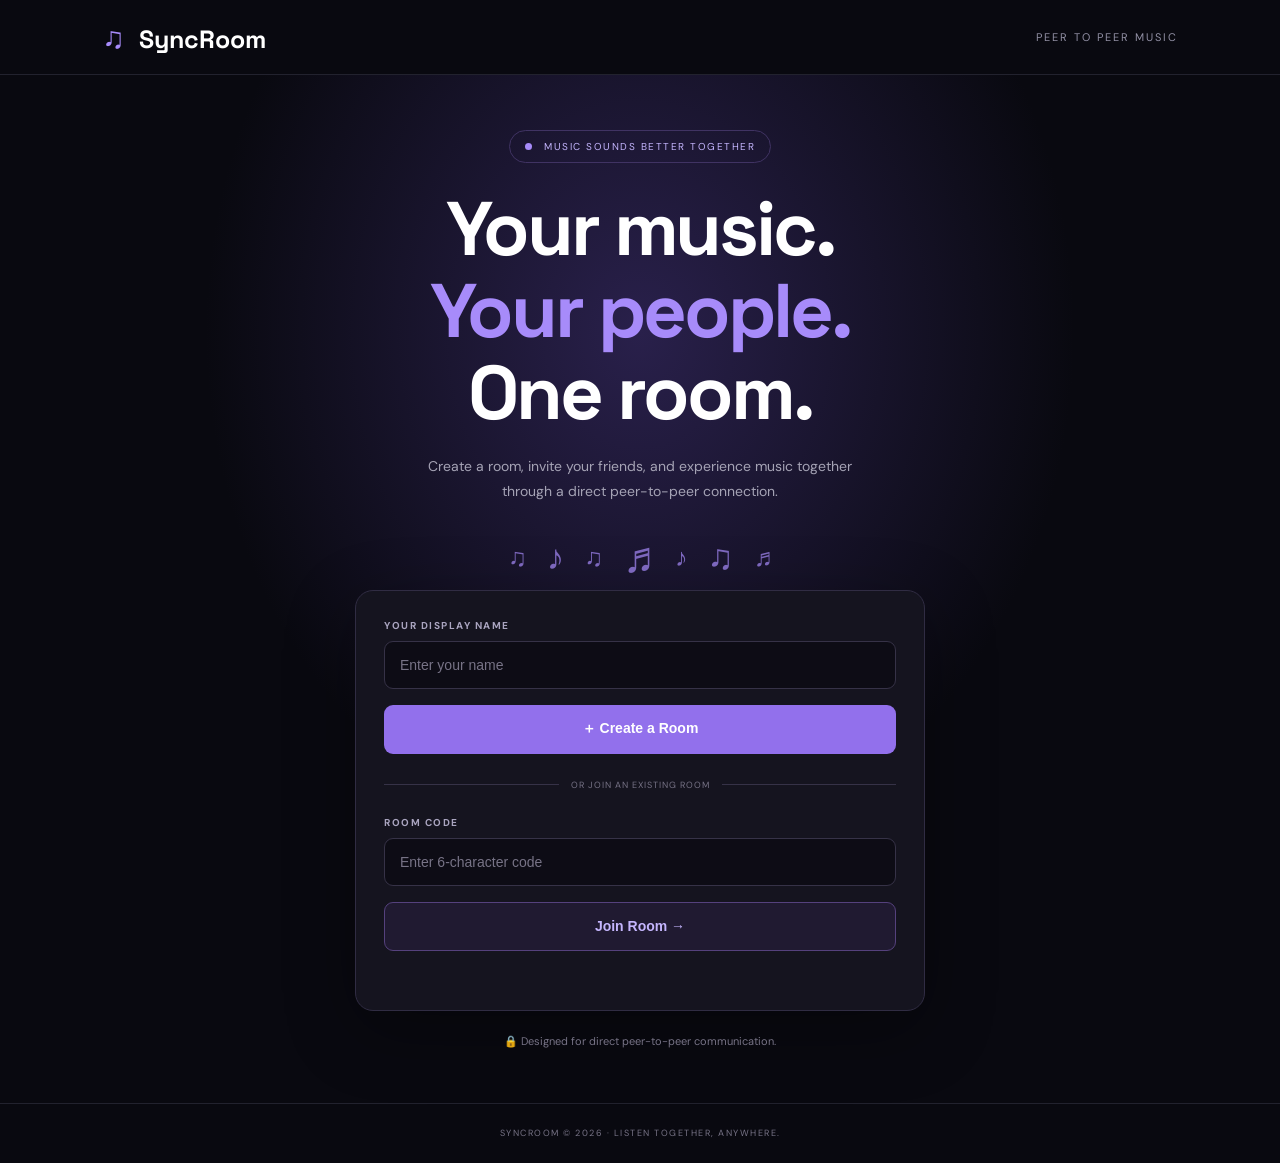
==== submissions/syncroom-team/index.html @ f51f2f65 "Add initial SyncRoom application" ====
<!DOCTYPE html>
<html lang="en">
<head>
    <meta charset="UTF-8">
    <meta name="viewport" content="width=device-width, initial-scale=1.0">
    <title>SyncRoom | Listen Together</title>
    <link rel="stylesheet" href="css/style.css">
</head>
<body>

    <header class="navbar">
        <a href="index.html" class="logo">
            <span class="logo-icon">♫</span>
            SyncRoom
        </a>
        <span class="nav-tag">PEER TO PEER MUSIC</span>
    </header>

    <main class="hero">
        <div class="hero-content">

            <div class="status-pill">
                <span class="status-dot"></span>
                MUSIC SOUNDS BETTER TOGETHER
            </div>

            <h1>
                Your music.<br>
                <span>Your people.</span><br>
                One room.
            </h1>

            <p class="description">
                Create a room, invite your friends, and experience
                music together through a direct peer-to-peer connection.
            </p>

            <div class="music-decoration">
                <span>♫</span>
                <span>♪</span>
                <span>♫</span>
                <span>♬</span>
                <span>♪</span>
                <span>♫</span>
                <span>♬</span>
            </div>

            <section class="room-card">

                <label for="username">YOUR DISPLAY NAME</label>
                <input
                    type="text"
                    id="username"
                    placeholder="Enter your name"
                    maxlength="20"
                >

                <button id="createRoom" class="primary-btn">
                    <span>＋</span> Create a Room
                </button>

                <div class="separator">
                    <span></span>
                    OR JOIN AN EXISTING ROOM
                    <span></span>
                </div>

                <label for="roomCode">ROOM CODE</label>
                <input
                    type="text"
                    id="roomCode"
                    placeholder="Enter 6-character code"
                    maxlength="6"
                >

                <button id="joinRoom" class="secondary-btn">
                    Join Room →
                </button>

                <p id="message" class="message"></p>

            </section>

            <p class="privacy-note">
                <span>🔒</span>
                Designed for direct peer-to-peer communication.
            </p>

        </div>
    </main>

    <footer>
        <p>SYNCROOM © 2026 · LISTEN TOGETHER, ANYWHERE.</p>
    </footer>

    <script src="js/app.js"></script>
</body>
</html>
---- submissions/syncroom-team/css/style.css ----
@import url('https://fonts.googleapis.com/css2?family=DM+Sans:wght@400;500;600;700&family=Space+Grotesk:wght@400;500;600;700&display=swap');

* {
    margin: 0;
    padding: 0;
    box-sizing: border-box;
}

body {
    min-height: 100vh;
    background: #090910;
    color: #ffffff;
    font-family: 'DM Sans', sans-serif;
}

.navbar {
    height: 75px;
    padding: 0 8%;
    display: flex;
    align-items: center;
    justify-content: space-between;
    border-bottom: 1px solid #22222e;
}

.logo {
    color: white;
    text-decoration: none;
    font-family: 'Space Grotesk', sans-serif;
    font-size: 25px;
    font-weight: 700;
}

.logo-icon {
    color: #a78bfa;
    margin-right: 8px;
    font-size: 30px;
}

.nav-tag {
    color: #9290a5;
    font-size: 11px;
    letter-spacing: 2px;
}

.hero {
    min-height: calc(100vh - 135px);
    display: flex;
    align-items: center;
    justify-content: center;
    padding: 55px 20px;
    background:
        radial-gradient(ellipse at 50% 25%, #29204b 0%, transparent 48%),
        #090910;
}

.hero-content {
    width: 100%;
    max-width: 570px;
    text-align: center;
}

.status-pill {
    display: inline-block;
    padding: 9px 15px;
    border: 1px solid #403363;
    border-radius: 30px;
    color: #c4b5fd;
    font-size: 10px;
    letter-spacing: 1.5px;
    margin-bottom: 25px;
}

.status-dot {
    display: inline-block;
    width: 7px;
    height: 7px;
    background: #a78bfa;
    border-radius: 50%;
    margin-right: 8px;
}

h1 {
    font-family: 'Space Grotesk', sans-serif;
    font-size: clamp(48px, 8vw, 76px);
    line-height: 1.08;
    letter-spacing: -3px;
}

h1 span {
    color: #a78bfa;
}

.description {
    max-width: 440px;
    margin: 20px auto;
    color: #a5a3b5;
    line-height: 1.8;
    font-size: 14px;
}

.music-decoration {
    display: flex;
    justify-content: center;
    align-items: center;
    gap: 20px;
    height: 65px;
    color: #a78bfa;
    font-size: 25px;
    opacity: 0.7;
}

.music-decoration span:nth-child(2),
.music-decoration span:nth-child(6) {
    font-size: 35px;
}

.music-decoration span:nth-child(4) {
    font-size: 43px;
}

.room-card {
    background: #15141f;
    border: 1px solid #302c43;
    border-radius: 18px;
    padding: 28px;
    text-align: left;
    box-shadow: 0 20px 70px #00000055;
}

.room-card label {
    display: block;
    margin-bottom: 9px;
    color: #aaa5c0;
    font-size: 10px;
    letter-spacing: 1.5px;
    font-weight: 700;
}

.room-card input {
    width: 100%;
    height: 48px;
    margin-bottom: 16px;
    padding: 0 15px;
    border: 1px solid #363247;
    border-radius: 9px;
    background: #0d0c15;
    color: white;
    font-size: 14px;
    outline: none;
}

.room-card input:focus {
    border-color: #a78bfa;
}

.room-card input::placeholder {
    color: #777386;
}

button {
    width: 100%;
    height: 49px;
    border-radius: 9px;
    font-size: 14px;
    font-weight: 700;
    cursor: pointer;
    transition: 0.2s;
}

button:hover {
    transform: translateY(-2px);
}

.primary-btn {
    border: none;
    background: #9270ec;
    color: white;
}

.primary-btn:hover {
    background: #a78bfa;
}

.separator {
    display: flex;
    align-items: center;
    gap: 12px;
    margin: 25px 0;
    color: #777386;
    font-size: 9px;
    letter-spacing: 1px;
    white-space: nowrap;
}

.separator span {
    height: 1px;
    flex: 1;
    background: #363247;
}

.secondary-btn {
    border: 1px solid #55417d;
    background: #201a31;
    color: #c4b5fd;
}

.secondary-btn:hover {
    background: #302348;
}

.message {
    margin-top: 14px;
    text-align: center;
    font-size: 12px;
    color: #c4b5fd;
    min-height: 17px;
}

.privacy-note {
    margin-top: 23px;
    color: #777386;
    font-size: 11px;
}

footer {
    height: 60px;
    display: flex;
    align-items: center;
    justify-content: center;
    border-top: 1px solid #22222e;
    color: #777386;
    font-size: 9px;
    letter-spacing: 1.5px;
    text-align: center;
}

@media (max-width: 500px) {
    .navbar {
        padding: 0 20px;
    }

    .nav-tag {
        font-size: 8px;
    }

    .room-card {
        padding: 20px;
    }

    h1 {
        letter-spacing: -2px;
    }
}
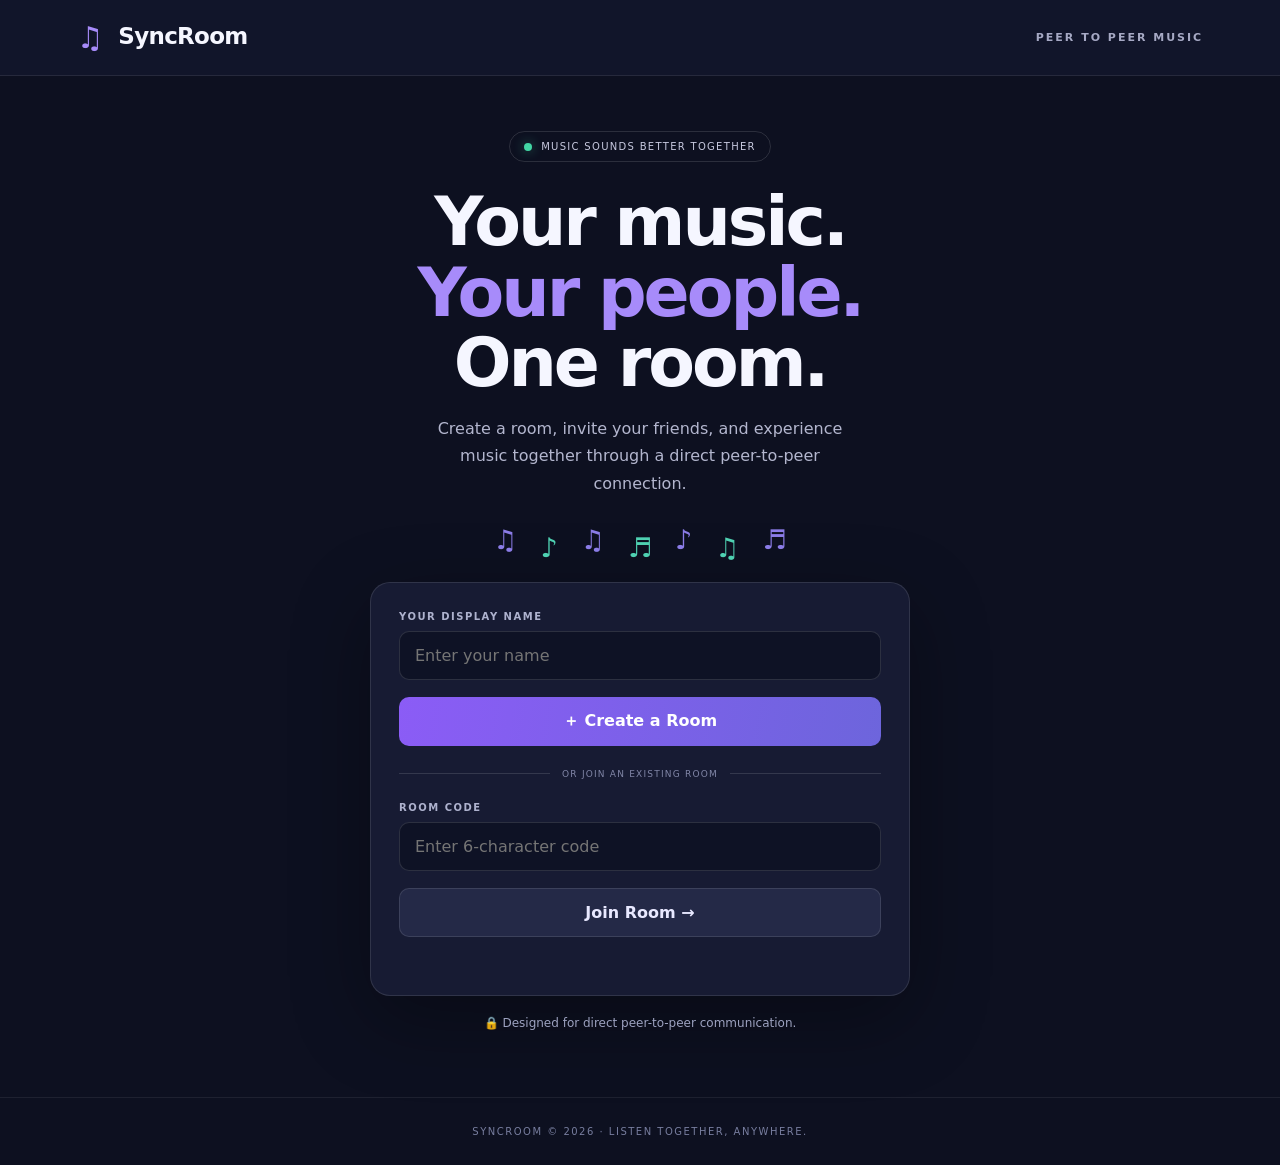
==== commit 82026a31: "Improve SyncRoom UI and implement P2P functionality" ====
--- a/submissions/syncroom-team/index.html
+++ b/submissions/syncroom-team/index.html
@@ -1,4 +1,3 @@
-
 <!DOCTYPE html>
 <html lang="en">
 <head>
@@ -96,4 +95,4 @@
 
     <script src="js/app.js"></script>
 </body>
-</html>
+</html>
--- a/submissions/syncroom-team/css/style.css
+++ b/submissions/syncroom-team/css/style.css
@@ -1,254 +1,2 @@
-
-@import url('https://fonts.googleapis.com/css2?family=DM+Sans:wght@400;500;600;700&family=Space+Grotesk:wght@400;500;600;700&display=swap');
-
-* {
-    margin: 0;
-    padding: 0;
-    box-sizing: border-box;
-}
-
-body {
-    min-height: 100vh;
-    background: #090910;
-    color: #ffffff;
-    font-family: 'DM Sans', sans-serif;
-}
-
-.navbar {
-    height: 75px;
-    padding: 0 8%;
-    display: flex;
-    align-items: center;
-    justify-content: space-between;
-    border-bottom: 1px solid #22222e;
-}
-
-.logo {
-    color: white;
-    text-decoration: none;
-    font-family: 'Space Grotesk', sans-serif;
-    font-size: 25px;
-    font-weight: 700;
-}
-
-.logo-icon {
-    color: #a78bfa;
-    margin-right: 8px;
-    font-size: 30px;
-}
-
-.nav-tag {
-    color: #9290a5;
-    font-size: 11px;
-    letter-spacing: 2px;
-}
-
-.hero {
-    min-height: calc(100vh - 135px);
-    display: flex;
-    align-items: center;
-    justify-content: center;
-    padding: 55px 20px;
-    background:
-        radial-gradient(ellipse at 50% 25%, #29204b 0%, transparent 48%),
-        #090910;
-}
-
-.hero-content {
-    width: 100%;
-    max-width: 570px;
-    text-align: center;
-}
-
-.status-pill {
-    display: inline-block;
-    padding: 9px 15px;
-    border: 1px solid #403363;
-    border-radius: 30px;
-    color: #c4b5fd;
-    font-size: 10px;
-    letter-spacing: 1.5px;
-    margin-bottom: 25px;
-}
-
-.status-dot {
-    display: inline-block;
-    width: 7px;
-    height: 7px;
-    background: #a78bfa;
-    border-radius: 50%;
-    margin-right: 8px;
-}
-
-h1 {
-    font-family: 'Space Grotesk', sans-serif;
-    font-size: clamp(48px, 8vw, 76px);
-    line-height: 1.08;
-    letter-spacing: -3px;
-}
-
-h1 span {
-    color: #a78bfa;
-}
-
-.description {
-    max-width: 440px;
-    margin: 20px auto;
-    color: #a5a3b5;
-    line-height: 1.8;
-    font-size: 14px;
-}
-
-.music-decoration {
-    display: flex;
-    justify-content: center;
-    align-items: center;
-    gap: 20px;
-    height: 65px;
-    color: #a78bfa;
-    font-size: 25px;
-    opacity: 0.7;
-}
-
-.music-decoration span:nth-child(2),
-.music-decoration span:nth-child(6) {
-    font-size: 35px;
-}
-
-.music-decoration span:nth-child(4) {
-    font-size: 43px;
-}
-
-.room-card {
-    background: #15141f;
-    border: 1px solid #302c43;
-    border-radius: 18px;
-    padding: 28px;
-    text-align: left;
-    box-shadow: 0 20px 70px #00000055;
-}
-
-.room-card label {
-    display: block;
-    margin-bottom: 9px;
-    color: #aaa5c0;
-    font-size: 10px;
-    letter-spacing: 1.5px;
-    font-weight: 700;
-}
-
-.room-card input {
-    width: 100%;
-    height: 48px;
-    margin-bottom: 16px;
-    padding: 0 15px;
-    border: 1px solid #363247;
-    border-radius: 9px;
-    background: #0d0c15;
-    color: white;
-    font-size: 14px;
-    outline: none;
-}
-
-.room-card input:focus {
-    border-color: #a78bfa;
-}
-
-.room-card input::placeholder {
-    color: #777386;
-}
-
-button {
-    width: 100%;
-    height: 49px;
-    border-radius: 9px;
-    font-size: 14px;
-    font-weight: 700;
-    cursor: pointer;
-    transition: 0.2s;
-}
-
-button:hover {
-    transform: translateY(-2px);
-}
-
-.primary-btn {
-    border: none;
-    background: #9270ec;
-    color: white;
-}
-
-.primary-btn:hover {
-    background: #a78bfa;
-}
-
-.separator {
-    display: flex;
-    align-items: center;
-    gap: 12px;
-    margin: 25px 0;
-    color: #777386;
-    font-size: 9px;
-    letter-spacing: 1px;
-    white-space: nowrap;
-}
-
-.separator span {
-    height: 1px;
-    flex: 1;
-    background: #363247;
-}
-
-.secondary-btn {
-    border: 1px solid #55417d;
-    background: #201a31;
-    color: #c4b5fd;
-}
-
-.secondary-btn:hover {
-    background: #302348;
-}
-
-.message {
-    margin-top: 14px;
-    text-align: center;
-    font-size: 12px;
-    color: #c4b5fd;
-    min-height: 17px;
-}
-
-.privacy-note {
-    margin-top: 23px;
-    color: #777386;
-    font-size: 11px;
-}
-
-footer {
-    height: 60px;
-    display: flex;
-    align-items: center;
-    justify-content: center;
-    border-top: 1px solid #22222e;
-    color: #777386;
-    font-size: 9px;
-    letter-spacing: 1.5px;
-    text-align: center;
-}
-
-@media (max-width: 500px) {
-    .navbar {
-        padding: 0 20px;
-    }
-
-    .nav-tag {
-        font-size: 8px;
-    }
-
-    .room-card {
-        padding: 20px;
-    }
-
-    h1 {
-        letter-spacing: -2px;
-    }
-}
+*{box-sizing:border-box}
+body{margin:0;font-family:Inter,system-ui,-apple-system,BlinkMacSystemFont,"Segoe UI",sans-serif;background:#0d1020;color:#f5f6ff}a{color:inherit;text-decoration:none}.navbar,.topbar{height:76px;padding:0 clamp(20px,6vw,90px);display:flex;align-items:center;justify-content:space-between;border-bottom:1px solid #ffffff16;background:#11152a}.logo{font-size:23px;font-weight:800;letter-spacing:-.7px}.logo-icon{color:#a78bfa;font-size:30px;vertical-align:middle;margin-right:8px}.nav-tag,.eyebrow{font-size:11px;letter-spacing:2px;color:#a6a9c4;font-weight:700}.hero{min-height:calc(100vh - 132px);display:grid;place-items:center;padding:55px 20px}.hero-content{width:min(100%,540px);text-align:center}.status-pill{display:inline-flex;align-items:center;gap:9px;padding:9px 14px;border:1px solid #ffffff20;border-radius:99px;color:#c7c9df;font-size:10px;letter-spacing:1.3px}.status-dot,.dot{width:8px;height:8px;border-radius:50%;background:#42d6a4;display:inline-block;box-shadow:0 0 12px #42d6a477}h1{font-size:clamp(42px,8vw,68px);line-height:1.04;letter-spacing:-3px;margin:25px 0 16px}h1 span{color:#a78bfa}.description{color:#b3b6ce;line-height:1.7;max-width:440px;margin:0 auto}.music-decoration{display:flex;justify-content:center;gap:23px;color:#8b7ce7;font-size:27px;margin:27px 0}.music-decoration span:nth-child(even){color:#4fd1b2;transform:translateY(8px)}.room-card{background:#171b33;border:1px solid #ffffff1c;border-radius:20px;padding:28px;text-align:left;box-shadow:0 24px 80px #0005}.room-card label,.mode-picker label{display:block;font-size:10px;letter-spacing:1.5px;font-weight:800;color:#aeb2ce;margin:0 0 9px}.room-card input,.mode-picker select{width:100%;border:1px solid #ffffff20;border-radius:10px;padding:14px 15px;background:#0e1225;color:#fff;font:inherit;outline:none;margin-bottom:17px}.room-card input:focus,.mode-picker select:focus{border-color:#a78bfa}.primary-btn,.secondary-btn,.upload-btn{width:100%;border:0;border-radius:10px;padding:14px 18px;font:inherit;font-weight:750;cursor:pointer}.primary-btn,.upload-btn{background:linear-gradient(100deg,#8b5cf6,#6d65dc);color:white}.secondary-btn{background:#242947;color:#e8e8ff;border:1px solid #ffffff1c}.primary-btn:hover,.upload-btn:hover{filter:brightness(1.12)}.separator{display:flex;align-items:center;gap:12px;color:#8186a7;font-size:9px;letter-spacing:1.2px;margin:23px 0}.separator span{height:1px;flex:1;background:#ffffff20}.message{min-height:18px;margin:12px 0 0;text-align:center;color:#6ee7b7;font-size:13px}.message.error{color:#fca5a5}.privacy-note{font-size:12px;color:#9da2c0;margin-top:20px}footer{text-align:center;color:#777d9e;font-size:10px;letter-spacing:1.5px;padding:18px;border-top:1px solid #ffffff12}@media(max-width:520px){.nav-tag{font-size:8px}.room-card{padding:22px}h1{letter-spacing:-2px}}
